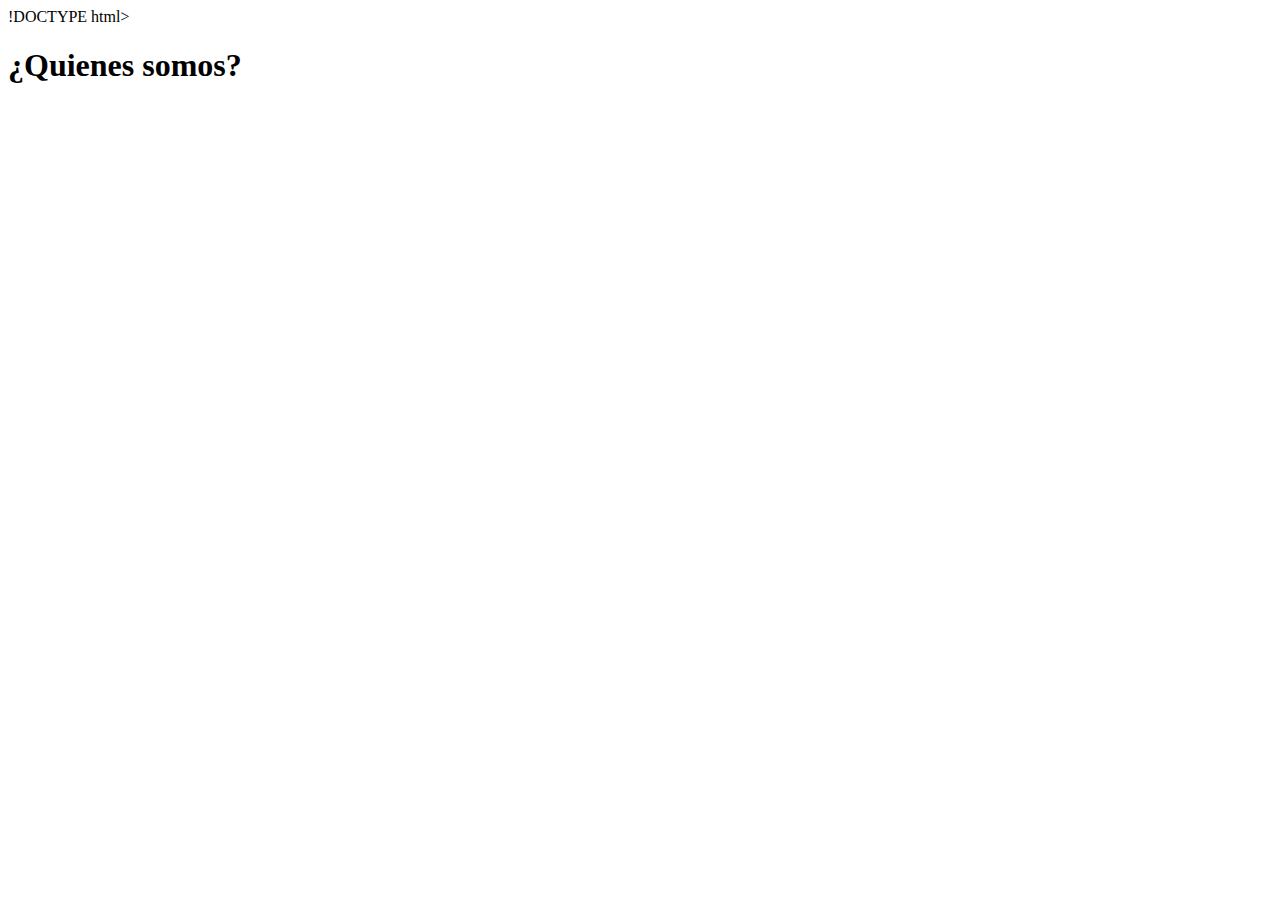
==== pagina web_tesis_fran/quienes_somos.html @ c72d6363 "Add files via upload" ====
!DOCTYPE html>
<html lang="en">
<head>
  <meta charset="UTF-8">
  <title>Pagina principal</title>
  <meta content="Valentina Rivarola Garzon" name="author">
  <meta content="Pagina web para la tesis del Francisco" name="description">
  <link rel="stylesheet" href="miEstilo.css" type="text/css">

</head>

<body>

<h1>¿Quienes somos?</h1>

</body>
</html>
---- pagina web_tesis_fran/miEstilo.css ----
/*body {
    background-color: darkred;
    margin: 0;
    font-family: Arial, sans-serif;
}
*/

header {
    background-image: url('imagenes_videos/principal.jpg'); /* Reemplaza 'tu_imagen.jpg' con el nombre de tu imagen */
    background-size: cover; /* Asegura que la imagen cubra todo el área del header */
    background-position: center; /* Centra la imagen en el header */
    background-repeat: no-repeat; /* Evita que la imagen se repita */
    height: 700px; /* Ajusta la altura del header según lo que necesites */
    padding: 0;
    margin: 0;
}

/* Solo aplica la imagen de fondo de los peces a la sección específica */
section.peces-section {
    background-image: url('imagenes_videos/mano_peces.jpg');
    background-size: cover; /* Asegura que la imagen cubra todo el área de la sección */
    background-position: center; /* Centra la imagen en la sección */
    background-repeat: no-repeat; /* Evita que la imagen se repita */
    color: #553; /* Ajusta el color del texto para que sea legible sobre la imagen */
    padding: 300px; /* Ajusta el padding para dar espacio al contenido */
    text-align: center;
}

/* Sección con fondo cremita */
.cremita-section {
    background-color: #f5f5dc; /* Color de fondo cremita */
    padding: 50px; /* Espacio alrededor del contenido de la sección */
    text-align: left; /* Alinea el contenido a la izquierda de manera predeterminada */
}

/* Imágenes dentro de la sección cremita */
.cremita-section img {
    max-width: 45%; /* Las imágenes ocuparán el ancho máximo posible */
    height: auto; /* Mantiene la proporción original de las imágenes */
    margin: 20px 0; /* Espacio entre las imágenes */
}

/* Primera imagen (alineada a la izquierda) */
.cremita-section img:first-of-type {
    align-self: flex-start; /* Alinea la primera imagen a la izquierda */
}

/* Segunda imagen (alineada a la derecha) */
.cremita-section img:last-of-type {
    align-self: flex-end; /* Alinea la segunda imagen a la derecha */
    display: block;
    margin-left: auto; /* Mueve la imagen a la derecha */
}
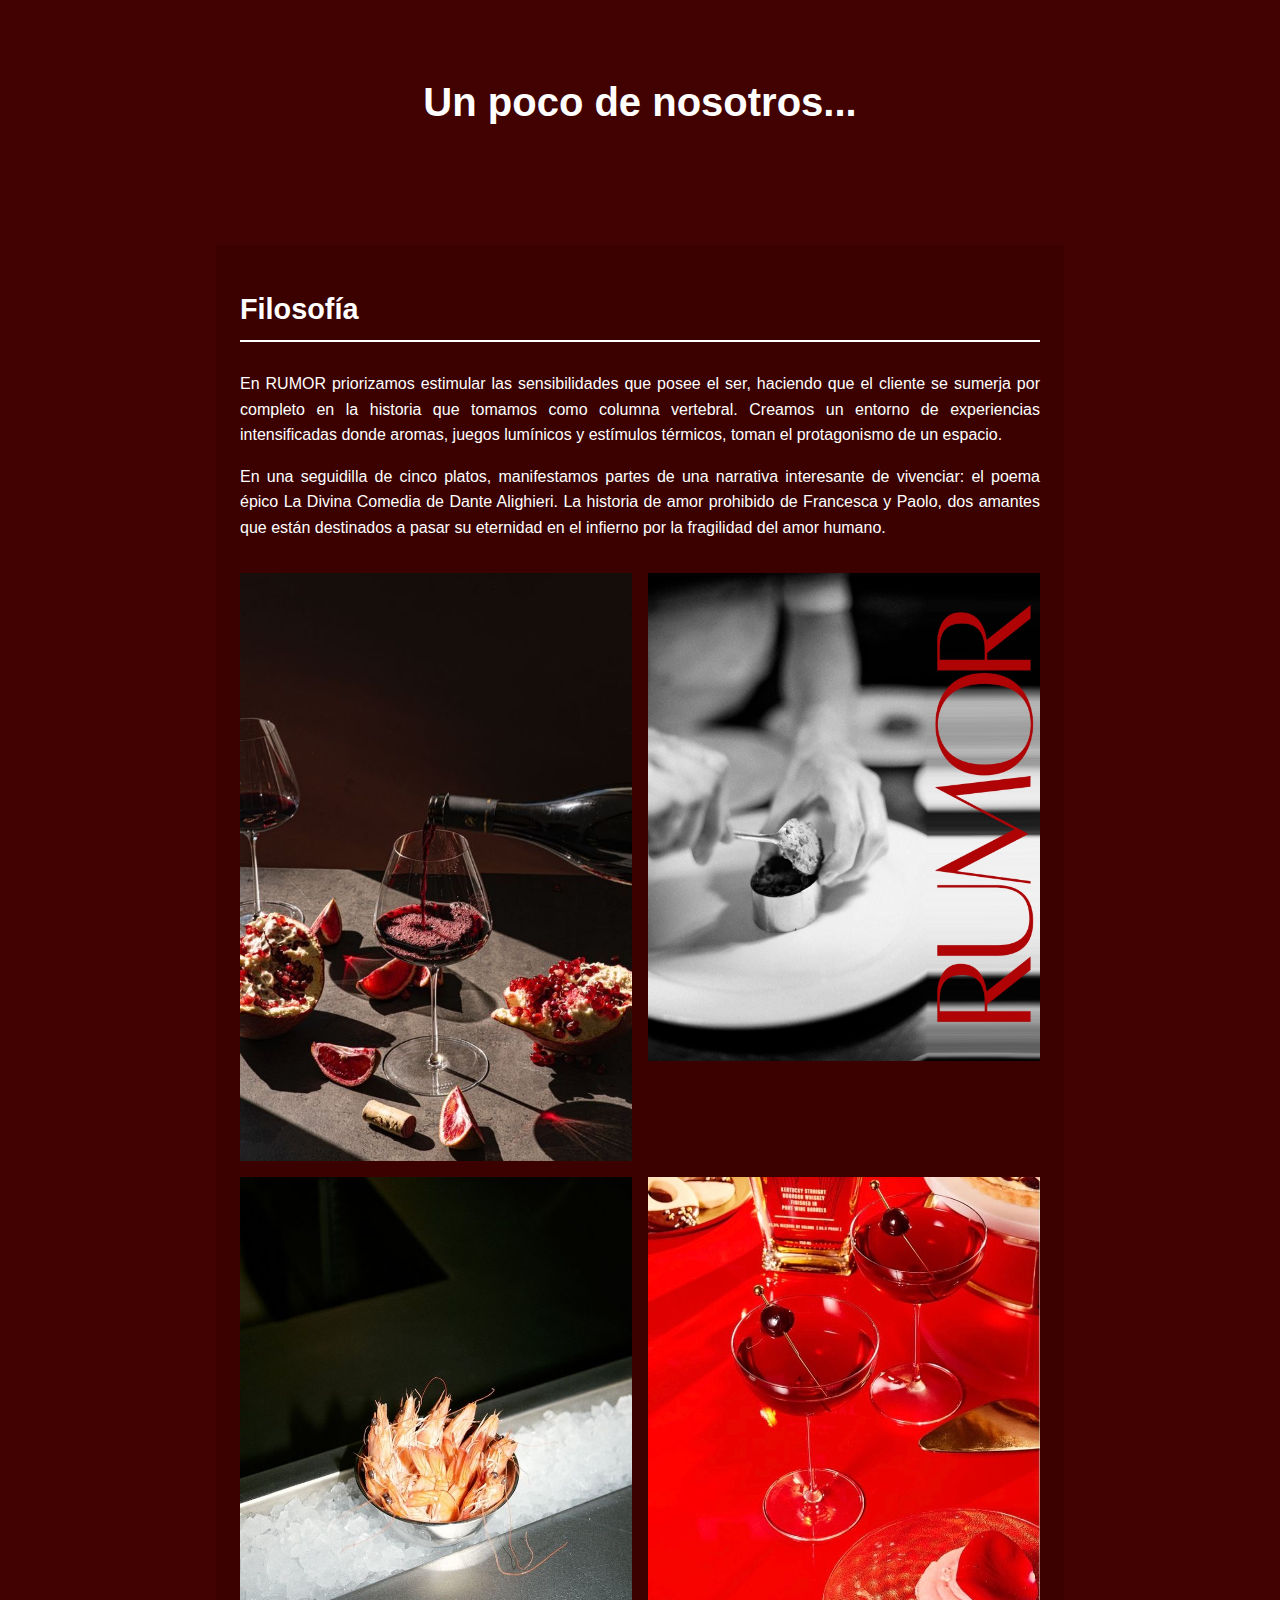
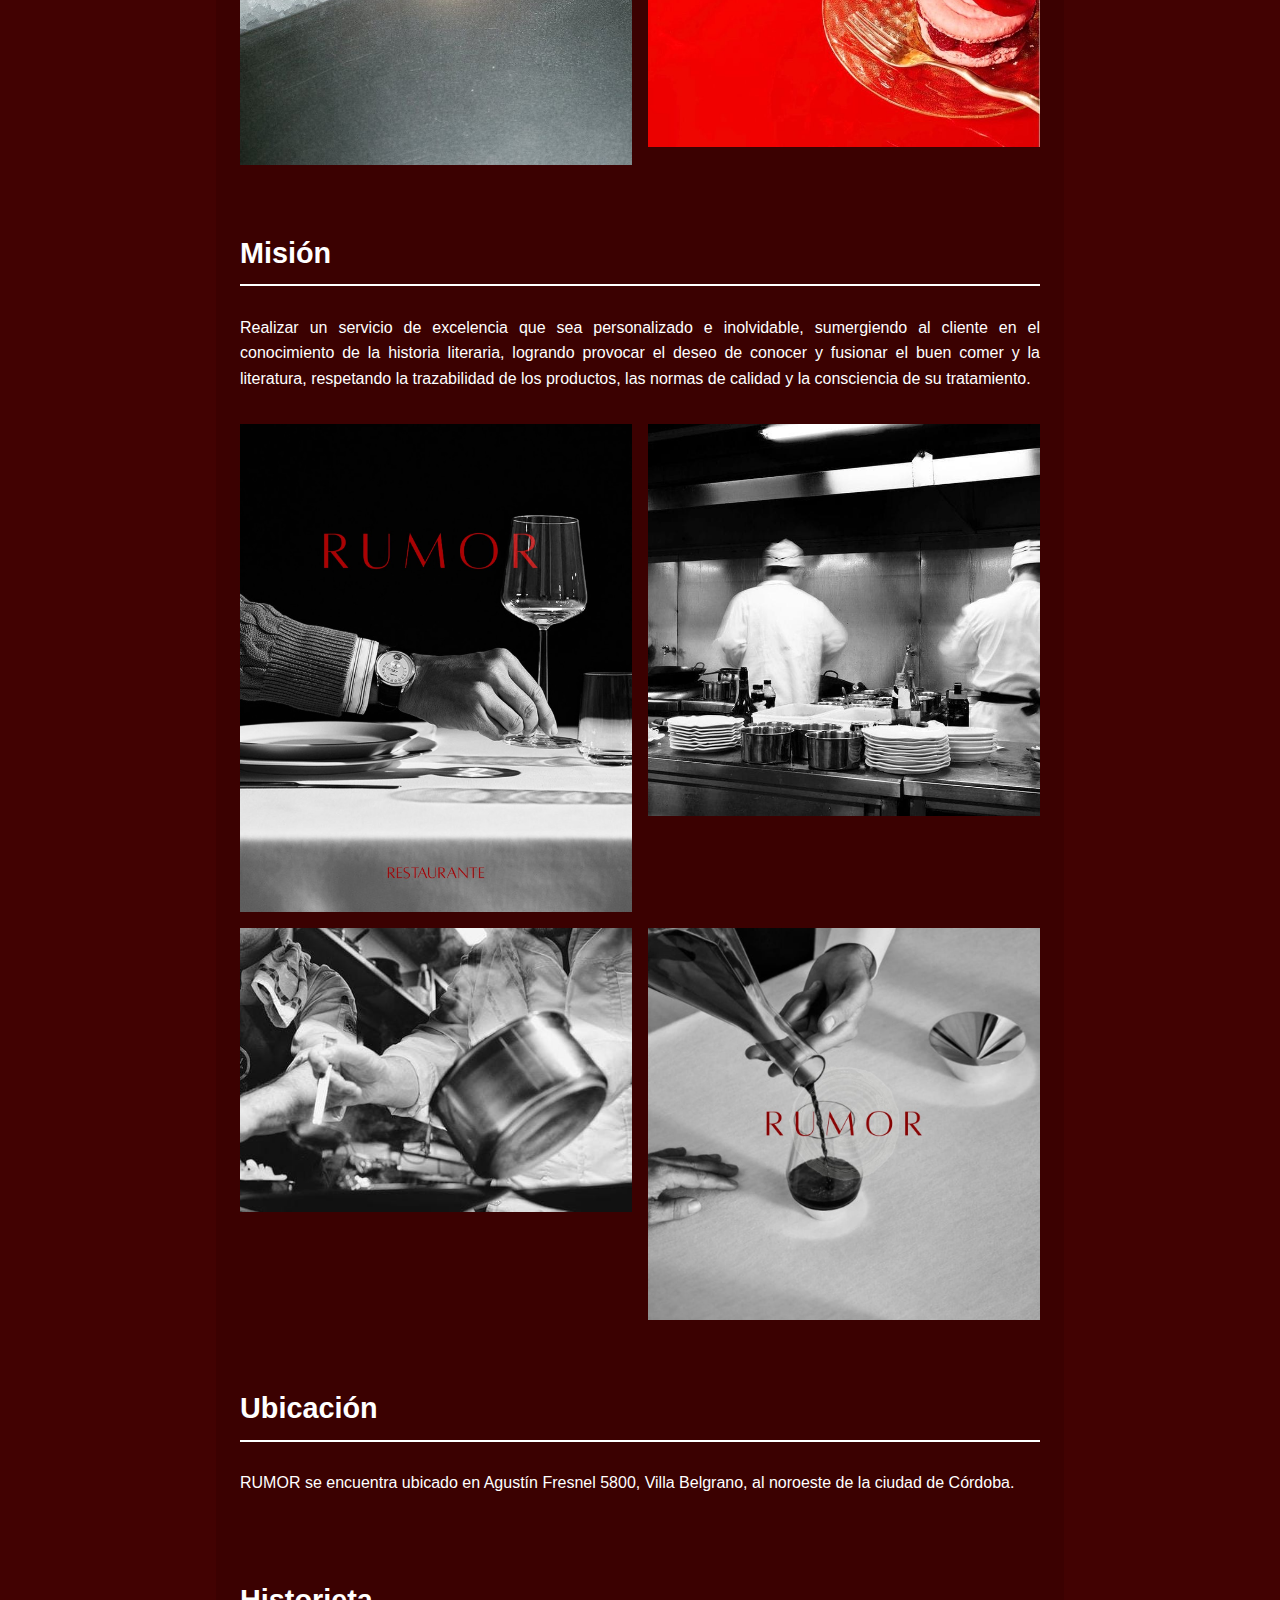
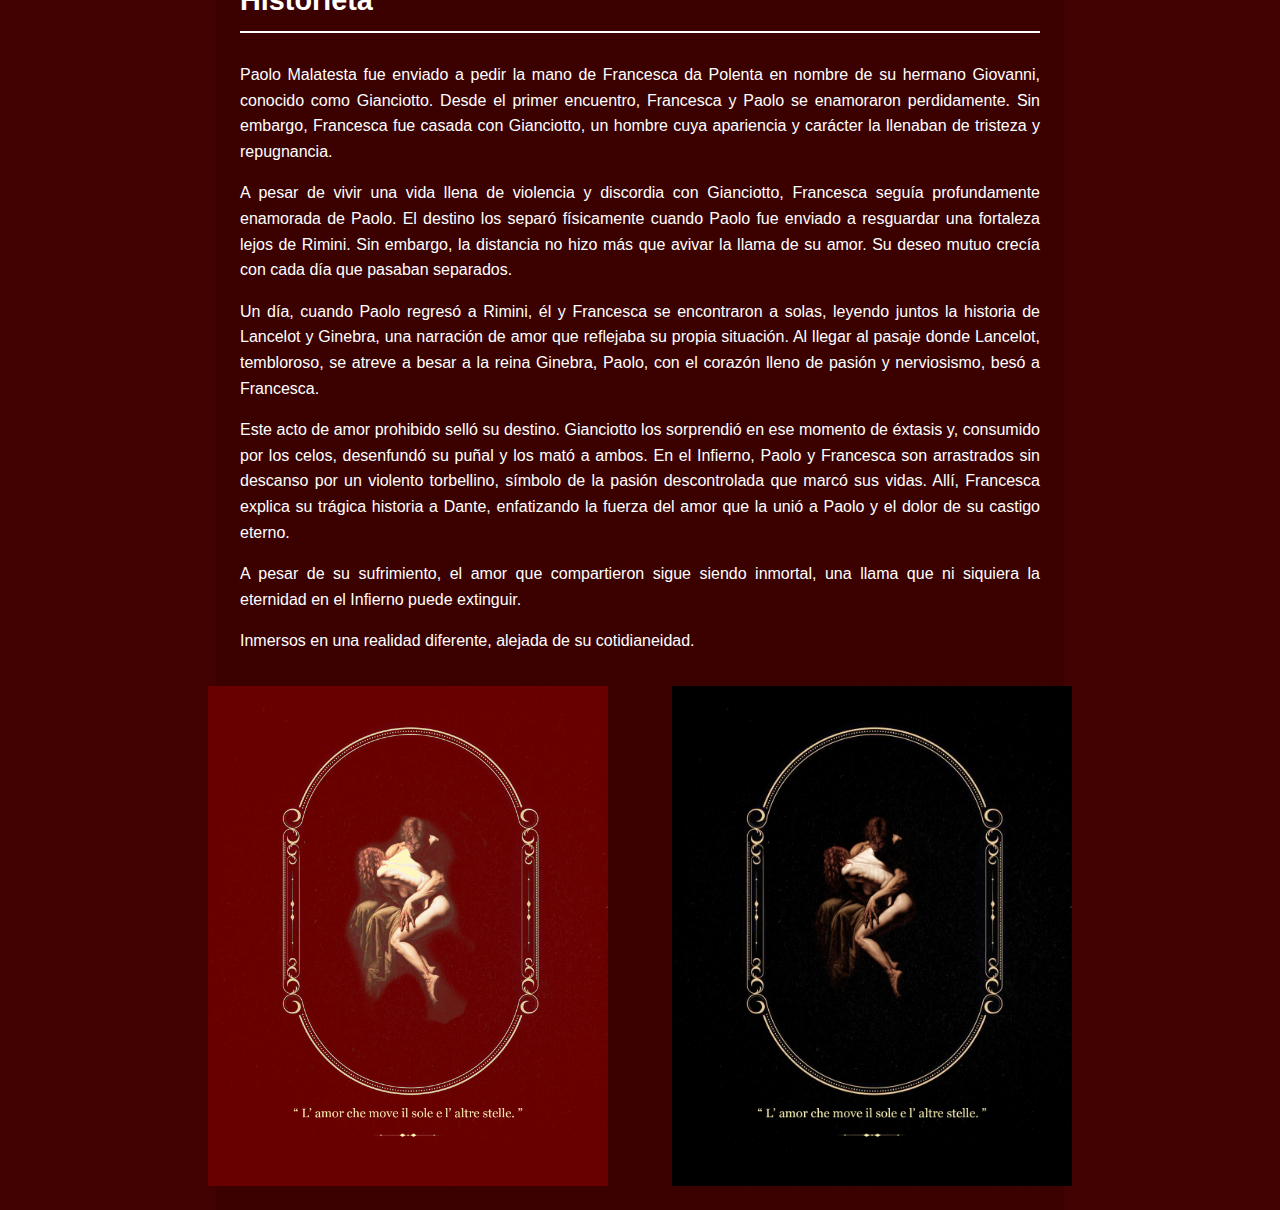
==== commit ff01bbdd: "Add files via upload" ====
--- a/pagina web_tesis_fran/quienes_somos.html
+++ b/pagina web_tesis_fran/quienes_somos.html
@@ -1,4 +1,4 @@
-!DOCTYPE html>
+<!DOCTYPE html>
 <html lang="en">
 <head>
   <meta charset="UTF-8">
@@ -6,12 +6,61 @@
   <meta content="Valentina Rivarola Garzon" name="author">
   <meta content="Pagina web para la tesis del Francisco" name="description">
   <link rel="stylesheet" href="miEstilo.css" type="text/css">
+</head>
+<body>
+<!-- Título principal -->
+<h1 class="texto-blanco"> Un poco de nosotros...</h1>
 
-</head>
+<!-- Sección de Filosofía -->
+<section class="content-section">
+  <h2 class="texto-blanco">Filosofía</h2>
+  <p class="texto-blanco">En RUMOR priorizamos estimular las sensibilidades que posee el ser, haciendo que el cliente se sumerja por completo en la historia que tomamos como columna vertebral. Creamos un entorno de experiencias intensificadas donde aromas, juegos lumínicos y estímulos térmicos, toman el protagonismo de un espacio.</p>
+  <p class="texto-blanco">En una seguidilla de cinco platos, manifestamos partes de una narrativa interesante de vivenciar: el poema épico La Divina Comedia de Dante Alighieri. La historia de amor prohibido de Francesca y Paolo, dos amantes que están destinados a pasar su eternidad en el infierno por la fragilidad del amor humano.</p>
 
-<body>
+  <div class="imagenes-filosofia">
+    <img src="imagenes_videos/copa_granadas.JPG" alt="Descripción de la imagen 1" class="imagen-filosofia">
+    <img src="imagenes_videos/comida.jpg" alt="Descripción de la imagen 2" class="imagen-filosofia">
+    <img src="imagenes_videos/camarones2.JPG" alt="Descripción de la imagen 3" class="imagen-filosofia">
+    <img src="imagenes_videos/copa_roja.JPG" alt="Descripción de la imagen 4" class="imagen-filosofia">
+  </div>
 
-<h1>¿Quienes somos?</h1>
+</section>
 
+<!-- Sección de Misión -->
+<section class="content-section">
+  <h2 class="texto-blanco">Misión</h2>
+  <p class="texto-blanco">Realizar un servicio de excelencia que sea personalizado e inolvidable, sumergiendo al cliente en el conocimiento de la historia literaria, logrando provocar el deseo de conocer y fusionar el buen comer y la literatura, respetando la trazabilidad de los productos, las normas de calidad y la consciencia de su tratamiento.</p>
+  <!-- Contenedor de las imágenes -->
+  <div class="imagenes-mision">
+    <img src="imagenes_videos/mano_copa.jpg" alt="Descripción de la imagen 1" class="imagen-mision">
+    <img src="imagenes_videos/cocineros1.jpg" alt="Descripción de la imagen 2" class="imagen-mision">
+    <img src="imagenes_videos/cocineros2.jpg" alt="Descripción de la imagen 3" class="imagen-mision">
+    <img src="imagenes_videos/vinos.jpg" alt="Descripción de la imagen 4" class="imagen-mision">
+  </div>
+</section>
+
+<!-- Sección de Ubicación -->
+<section class="content-section">
+  <h2 class="texto-blanco">Ubicación</h2>
+  <p class="texto-blanco">RUMOR se encuentra ubicado en Agustín Fresnel 5800, Villa Belgrano, al noroeste de la ciudad de Córdoba.</p>
+</section>
+
+<!-- Sección de Historieta -->
+<section class="content-section">
+  <h2 class="texto-blanco">Historieta</h2>
+  <p class="texto-blanco">Paolo Malatesta fue enviado a pedir la mano de Francesca da Polenta en nombre de su hermano Giovanni, conocido como Gianciotto. Desde el primer encuentro, Francesca y Paolo se enamoraron perdidamente. Sin embargo, Francesca fue casada con Gianciotto, un hombre cuya apariencia y carácter la llenaban de tristeza y repugnancia.</p>
+  <p class="texto-blanco">A pesar de vivir una vida llena de violencia y discordia con Gianciotto, Francesca seguía profundamente enamorada de Paolo. El destino los separó físicamente cuando Paolo fue enviado a resguardar una fortaleza lejos de Rimini. Sin embargo, la distancia no hizo más que avivar la llama de su amor. Su deseo mutuo crecía con cada día que pasaban separados.</p>
+  <p class="texto-blanco">Un día, cuando Paolo regresó a Rimini, él y Francesca se encontraron a solas, leyendo juntos la historia de Lancelot y Ginebra, una narración de amor que reflejaba su propia situación. Al llegar al pasaje donde Lancelot, tembloroso, se atreve a besar a la reina Ginebra, Paolo, con el corazón lleno de pasión y nerviosismo, besó a Francesca.</p>
+  <p class="texto-blanco">Este acto de amor prohibido selló su destino. Gianciotto los sorprendió en ese momento de éxtasis y, consumido por los celos, desenfundó su puñal y los mató a ambos. En el Infierno, Paolo y Francesca son arrastrados sin descanso por un violento torbellino, símbolo de la pasión descontrolada que marcó sus vidas. Allí, Francesca explica su trágica historia a Dante, enfatizando la fuerza del amor que la unió a Paolo y el dolor de su castigo eterno.</p>
+  <p class="texto-blanco">A pesar de su sufrimiento, el amor que compartieron sigue siendo inmortal, una llama que ni siquiera la eternidad en el Infierno puede extinguir.</p>
+  <p class="texto-blanco">Inmersos en una realidad diferente, alejada de su cotidianeidad.</p>
+
+  <!-- Imágenes añadidas aquí -->
+  <div class="imagenes-historieta">
+    <img src="imagenes_videos/dante2.jpg" alt="Descripción de la imagen 1" class="imagen-historieta">
+    <img src="imagenes_videos/dante1.jpg" alt="Descripción de la imagen 2" class="imagen-historieta">
+  </div>
+
+</section>
 </body>
-</html>+</html>
--- a/pagina web_tesis_fran/miEstilo.css
+++ b/pagina web_tesis_fran/miEstilo.css
@@ -1,9 +1,38 @@
-/*body {
-    background-color: darkred;
+body {
+    background-color: #420202;
     margin: 0;
     font-family: Arial, sans-serif;
 }
-*/
+/* Estilo para el contenedor del header */
+header {
+    position: relative;
+    padding: 10px 20px; /* Espacio alrededor del contenido del header */
+    background-color: #333; /* Color de fondo del header */
+}
+
+/* Estilo para el contenedor del botón */
+nav {
+    position: absolute; /* Permite mover el nav dentro del header */
+    left: 20px; /* Mueve el contenedor del botón hacia la izquierda */
+    top: 20px; /* Mueve el contenedor del botón hacia abajo desde la parte superior del header */
+}
+/* Estilo para el botón */
+nav .button {
+    display: inline-block;
+    padding: 10px 20px; /* Espacio interno del botón */
+    color: black; /* Color del texto del botón */
+    background-color: white; /* Color de fondo del botón */
+    text-decoration: none; /* Quita el subrayado del enlace */
+    border-radius: 5px; /* Bordes redondeados del botón */
+    font-size: 16px; /* Tamaño de la fuente del botón */
+    font-weight: bold; /* Negrita para el texto del botón */
+    transition: background-color 0.3s; /* Transición suave para el color de fondo */
+}
+
+nav .button:hover {
+    background-color: #0056b3; /* Color de fondo del botón al pasar el cursor */
+}
+
 
 header {
     background-image: url('imagenes_videos/principal.jpg'); /* Reemplaza 'tu_imagen.jpg' con el nombre de tu imagen */
@@ -28,7 +57,7 @@
 
 /* Sección con fondo cremita */
 .cremita-section {
-    background-color: #f5f5dc; /* Color de fondo cremita */
+    background-color: darkred; /* Color de fondo cremita */
     padding: 50px; /* Espacio alrededor del contenido de la sección */
     text-align: left; /* Alinea el contenido a la izquierda de manera predeterminada */
 }
@@ -50,4 +79,81 @@
     align-self: flex-end; /* Alinea la segunda imagen a la derecha */
     display: block;
     margin-left: auto; /* Mueve la imagen a la derecha */
+}
+h1 {
+    text-align: center;
+    margin-top: 2em;
+    margin-bottom: 3em; /* Espacio debajo del título */
+    font-size: 2.5em;
+}
+
+/* Clase para texto blanco */
+.texto-blanco {
+    color: #ffffff; /* Color blanco */
+}
+
+/* Estilo para las secciones de contenido */
+.content-section {
+    margin: 0 auto;
+    padding: 1.5em; /* Reduce el padding para acercar el texto a los bordes */
+    max-width: 800px; /* Ajusta el ancho máximo del contenido */
+    background-color: rgba(0, 0, 0, 0.1); /* Fondo muy suave para mejor lectura (opcional) */
+}
+
+/* Estilo para los subtítulos */
+.content-section h2 {
+    font-size: 1.8em; /* Tamaño de fuente más pequeño para subtítulos */
+    border-bottom: 2px solid white; /* Línea debajo del subtítulo */
+    padding-bottom: 0.5em;
+    margin-bottom: 1em; /* Espacio debajo del subtítulo */
+}
+
+/* Estilo para los párrafos */
+.content-section p {
+    margin-bottom: 1em; /* Espacio reducido entre párrafos */
+    text-align: justify; /* Justifica el texto */
+    line-height: 1.6; /* Ajusta el interlineado para mejor lectura */
+    font-size: 1em; /* Tamaño de fuente para los párrafos */
+    color: white; /* Color del texto */
+}
+
+/* Estilo para el contenedor de imágenes en la sección de Filosofía */
+.imagenes-filosofia {
+    display: grid; /* Usa Grid para organizar las imágenes en una cuadrícula */
+    grid-template-columns: repeat(2, 1fr); /* Dos columnas de igual tamaño */
+    gap: 1em; /* Espacio entre las imágenes */
+    margin-top: 2em; /* Espacio encima del contenedor de imágenes */
+}
+
+/* Estilo para cada imagen dentro del contenedor */
+.imagen-filosofia {
+    width: 100%; /* Las imágenes ocupan el 100% del ancho de su celda */
+    height: auto; /* Mantiene la proporción original de las imágenes */
+}
+/* Estilo para el contenedor de imágenes en la sección de Misión */
+.imagenes-mision {
+    display: grid; /* Usa Grid para organizar las imágenes en una cuadrícula */
+    grid-template-columns: repeat(2, 1fr); /* Dos columnas de igual tamaño */
+    gap: 1em; /* Espacio entre las imágenes */
+    margin-top: 2em; /* Espacio encima del contenedor de imágenes */
+}
+
+/* Estilo para cada imagen dentro del contenedor */
+.imagen-mision {
+    width: 100%; /* Las imágenes ocupan el 100% del ancho de su celda */
+    height: auto; /* Mantiene la proporción original de las imágenes */
+}
+
+/* Estilo para las imágenes en la sección de Historieta */
+.imagenes-historieta {
+    display: flex; /* Usa Flexbox para alinear las imágenes horizontalmente */
+    gap: 4em; /* Espacio entre las imágenes */
+    justify-content: center; /* Centra las imágenes horizontalmente */
+    margin-top: 2em; /* Espacio encima del contenedor de imágenes */
+}
+
+/* Estilo para cada imagen dentro del contenedor */
+.imagen-historieta {
+    max-width: 50%; /* Ajusta el tamaño máximo de las imágenes */
+    height: auto; /* Mantiene la proporción original de las imágenes */
 }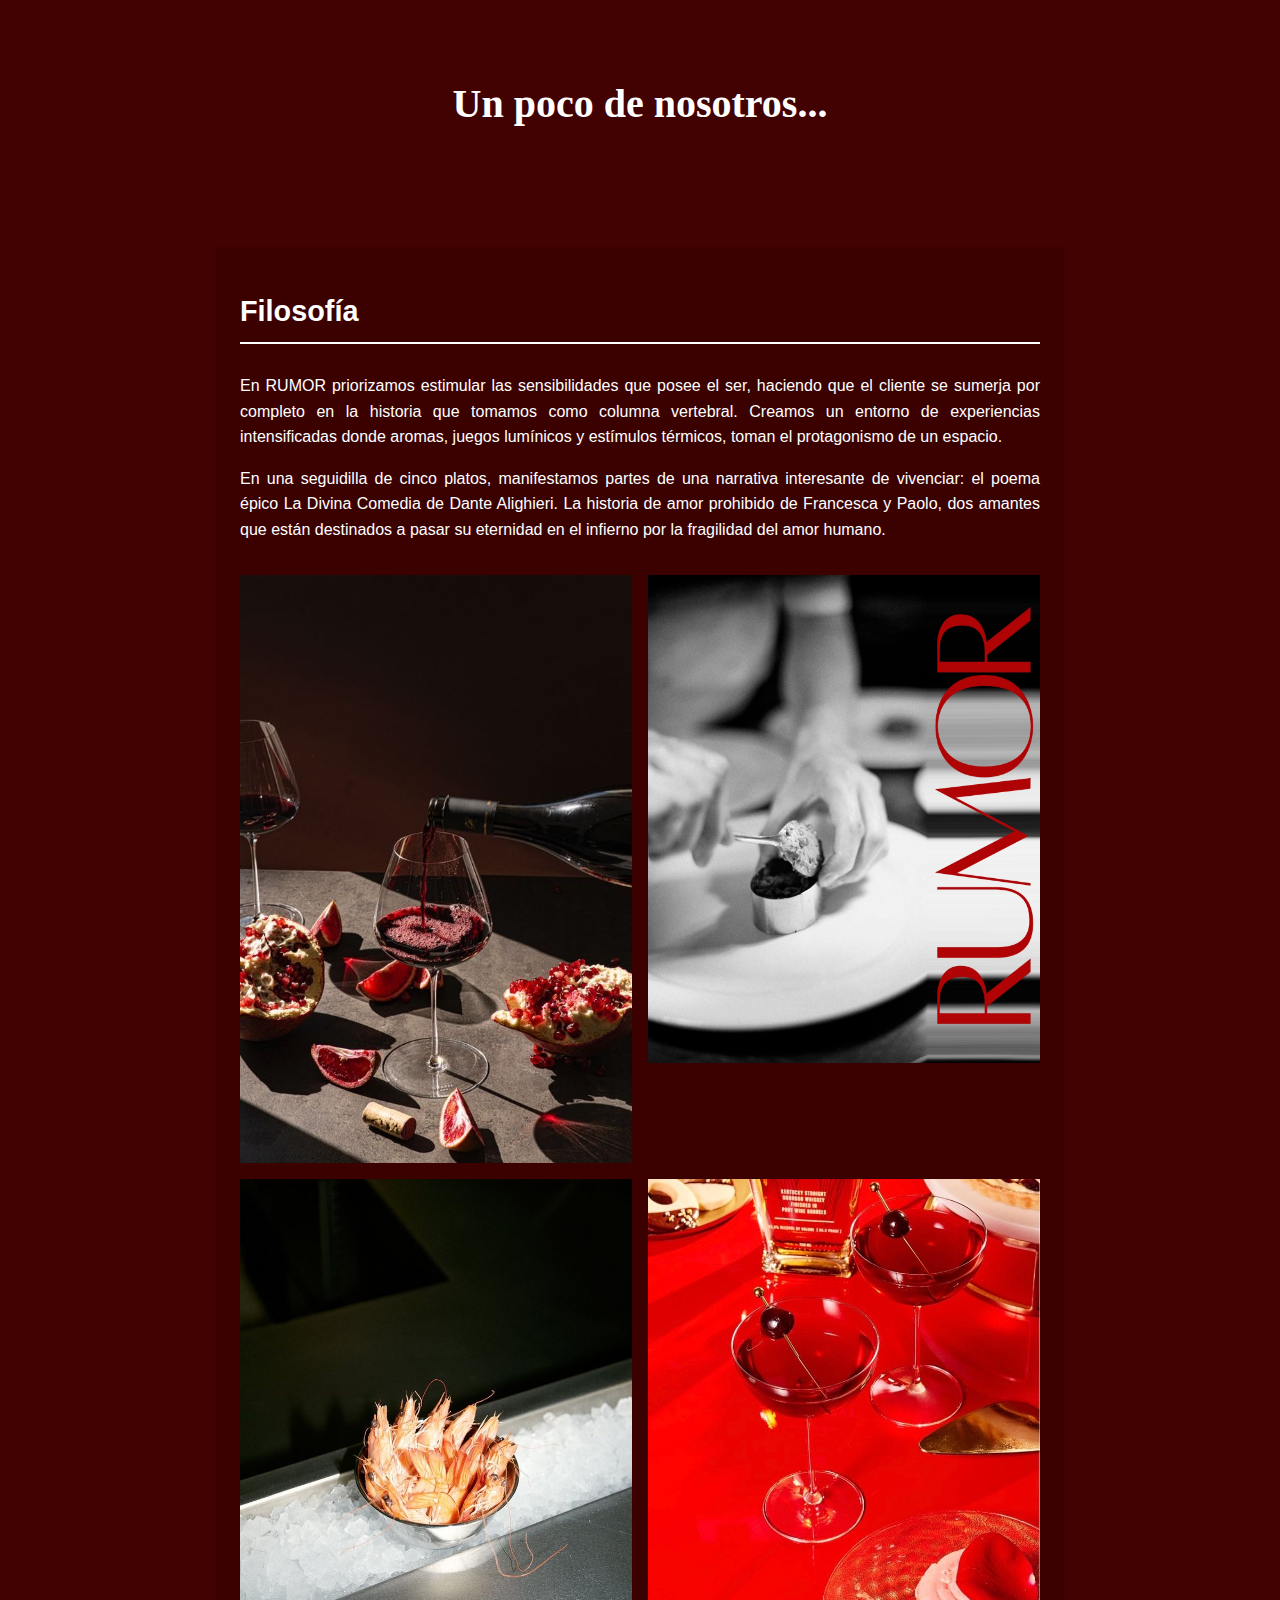
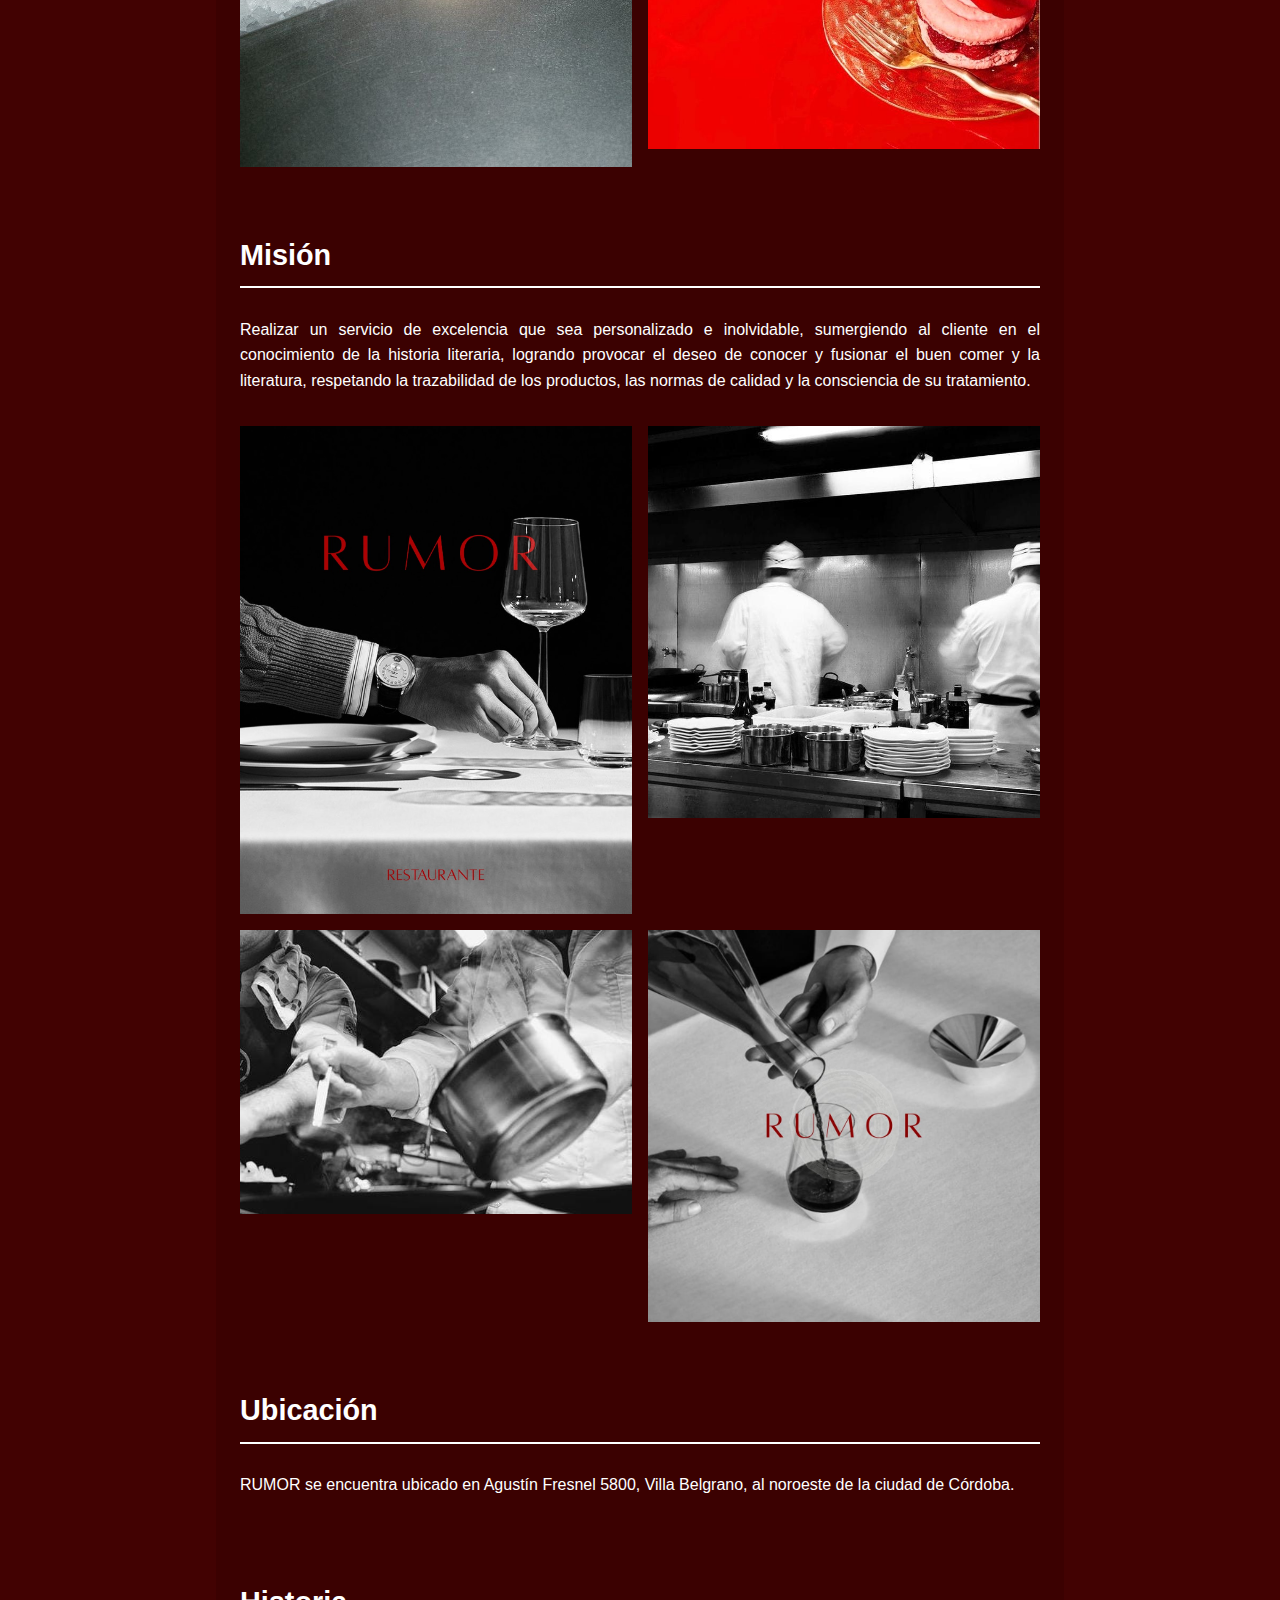
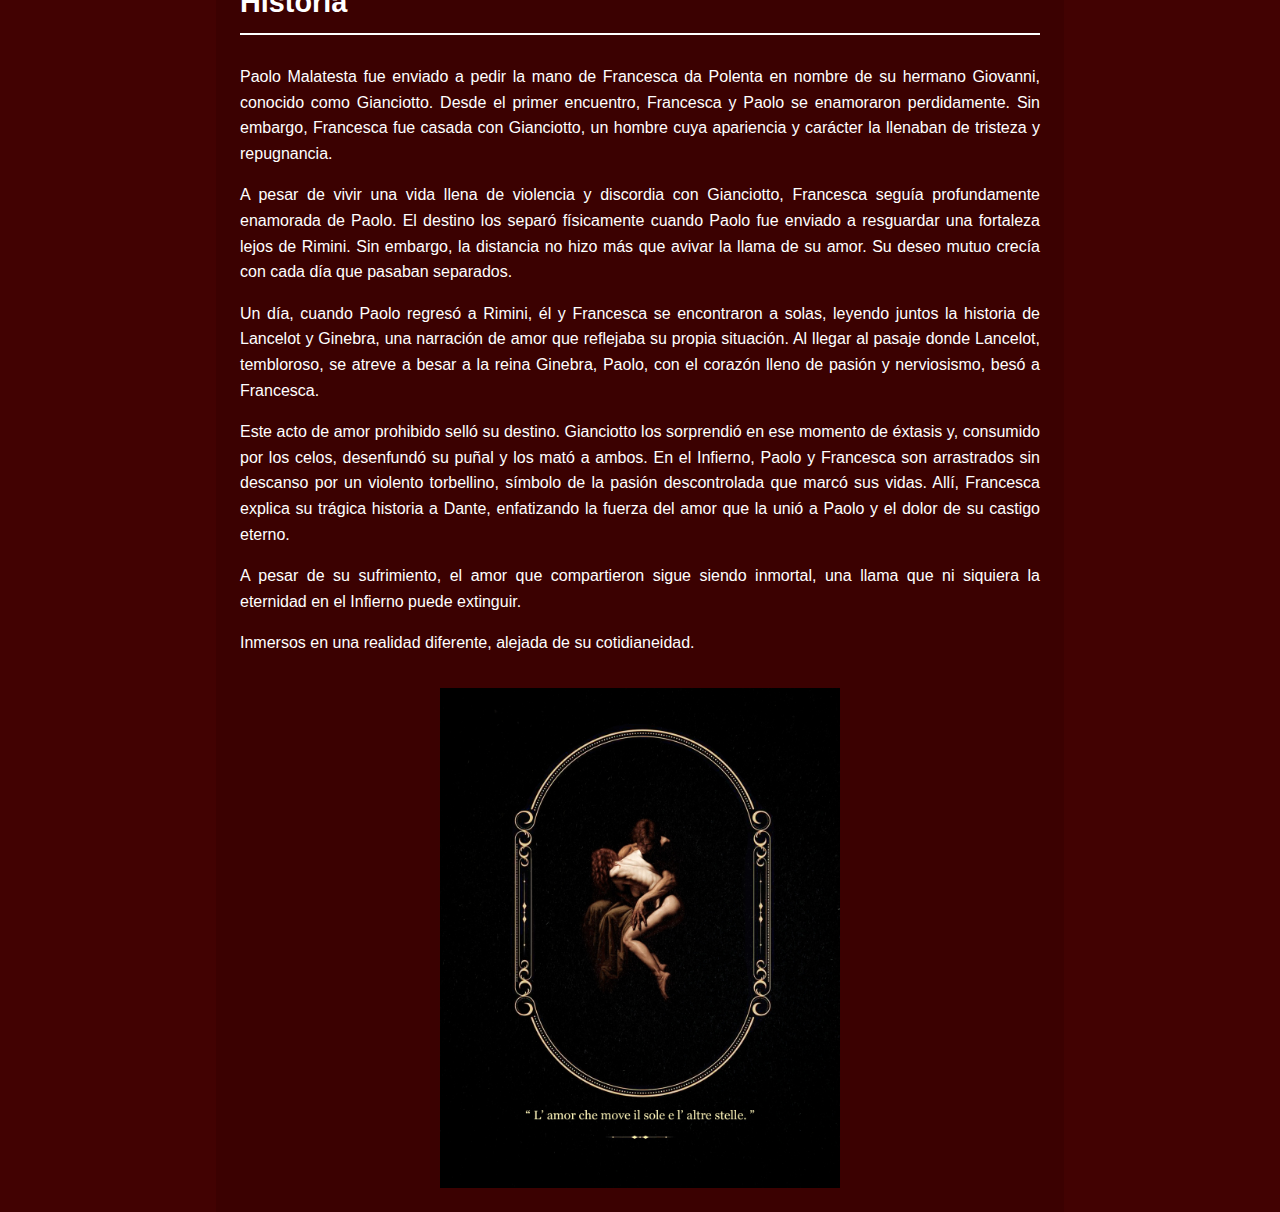
==== commit 2622c092: "Add files via upload" ====
--- a/pagina web_tesis_fran/quienes_somos.html
+++ b/pagina web_tesis_fran/quienes_somos.html
@@ -47,7 +47,7 @@
 
 <!-- Sección de Historieta -->
 <section class="content-section">
-  <h2 class="texto-blanco">Historieta</h2>
+  <h2 class="texto-blanco">Historia</h2>
   <p class="texto-blanco">Paolo Malatesta fue enviado a pedir la mano de Francesca da Polenta en nombre de su hermano Giovanni, conocido como Gianciotto. Desde el primer encuentro, Francesca y Paolo se enamoraron perdidamente. Sin embargo, Francesca fue casada con Gianciotto, un hombre cuya apariencia y carácter la llenaban de tristeza y repugnancia.</p>
   <p class="texto-blanco">A pesar de vivir una vida llena de violencia y discordia con Gianciotto, Francesca seguía profundamente enamorada de Paolo. El destino los separó físicamente cuando Paolo fue enviado a resguardar una fortaleza lejos de Rimini. Sin embargo, la distancia no hizo más que avivar la llama de su amor. Su deseo mutuo crecía con cada día que pasaban separados.</p>
   <p class="texto-blanco">Un día, cuando Paolo regresó a Rimini, él y Francesca se encontraron a solas, leyendo juntos la historia de Lancelot y Ginebra, una narración de amor que reflejaba su propia situación. Al llegar al pasaje donde Lancelot, tembloroso, se atreve a besar a la reina Ginebra, Paolo, con el corazón lleno de pasión y nerviosismo, besó a Francesca.</p>
@@ -57,7 +57,6 @@
 
   <!-- Imágenes añadidas aquí -->
   <div class="imagenes-historieta">
-    <img src="imagenes_videos/dante2.jpg" alt="Descripción de la imagen 1" class="imagen-historieta">
     <img src="imagenes_videos/dante1.jpg" alt="Descripción de la imagen 2" class="imagen-historieta">
   </div>
 
--- a/pagina web_tesis_fran/miEstilo.css
+++ b/pagina web_tesis_fran/miEstilo.css
@@ -1,159 +1,161 @@
 body {
     background-color: #420202;
     margin: 0;
-    font-family: Arial, sans-serif;
+    font-family: Lora, serif;
 }
+
 /* Estilo para el contenedor del header */
 header {
     position: relative;
-    padding: 10px 20px; /* Espacio alrededor del contenido del header */
-    background-color: #333; /* Color de fondo del header */
+    padding: 10px 20px;
+    background-color: #333;
 }
 
 /* Estilo para el contenedor del botón */
 nav {
-    position: absolute; /* Permite mover el nav dentro del header */
-    left: 20px; /* Mueve el contenedor del botón hacia la izquierda */
-    top: 20px; /* Mueve el contenedor del botón hacia abajo desde la parte superior del header */
+    position: absolute;
+    left: 20px;
+    top: 50px; /* Ajusta esta línea para mover el botón hacia abajo */
 }
+
 /* Estilo para el botón */
 nav .button {
     display: inline-block;
-    padding: 10px 20px; /* Espacio interno del botón */
-    color: black; /* Color del texto del botón */
-    background-color: white; /* Color de fondo del botón */
-    text-decoration: none; /* Quita el subrayado del enlace */
-    border-radius: 5px; /* Bordes redondeados del botón */
-    font-size: 16px; /* Tamaño de la fuente del botón */
-    font-weight: bold; /* Negrita para el texto del botón */
-    transition: background-color 0.3s; /* Transición suave para el color de fondo */
+    padding: 10px 20px;
+    color: black;
+    background-color: white;
+    text-decoration: none;
+    border-radius: 5px;
+    font-size: 16px;
+    font-weight: bold;
+    transition: background-color 0.3s;
 }
 
 nav .button:hover {
-    background-color: #0056b3; /* Color de fondo del botón al pasar el cursor */
+    background-color: #0056b3;
 }
 
-
 header {
-    background-image: url('imagenes_videos/principal.jpg'); /* Reemplaza 'tu_imagen.jpg' con el nombre de tu imagen */
-    background-size: cover; /* Asegura que la imagen cubra todo el área del header */
-    background-position: center; /* Centra la imagen en el header */
-    background-repeat: no-repeat; /* Evita que la imagen se repita */
-    height: 700px; /* Ajusta la altura del header según lo que necesites */
+    background-image: url('imagenes_videos/principal.jpg');
+    background-size: cover;
+    background-position: center;
+    background-repeat: no-repeat;
+    height: 700px;
     padding: 0;
     margin: 0;
 }
 
-/* Solo aplica la imagen de fondo de los peces a la sección específica */
 section.peces-section {
     background-image: url('imagenes_videos/mano_peces.jpg');
-    background-size: cover; /* Asegura que la imagen cubra todo el área de la sección */
-    background-position: center; /* Centra la imagen en la sección */
-    background-repeat: no-repeat; /* Evita que la imagen se repita */
-    color: #553; /* Ajusta el color del texto para que sea legible sobre la imagen */
-    padding: 300px; /* Ajusta el padding para dar espacio al contenido */
+    background-size: cover;
+    background-position: center;
+    background-repeat: no-repeat;
+    color: #553;
+    padding: 300px;
     text-align: center;
 }
 
-/* Sección con fondo cremita */
 .cremita-section {
-    background-color: darkred; /* Color de fondo cremita */
-    padding: 50px; /* Espacio alrededor del contenido de la sección */
-    text-align: left; /* Alinea el contenido a la izquierda de manera predeterminada */
+    background-color: darkred;
+    padding: 50px;
+    text-align: left;
 }
 
-/* Imágenes dentro de la sección cremita */
 .cremita-section img {
-    max-width: 45%; /* Las imágenes ocuparán el ancho máximo posible */
-    height: auto; /* Mantiene la proporción original de las imágenes */
-    margin: 20px 0; /* Espacio entre las imágenes */
+    max-width: 45%;
+    height: auto;
+    margin: 20px 0;
 }
 
-/* Primera imagen (alineada a la izquierda) */
 .cremita-section img:first-of-type {
-    align-self: flex-start; /* Alinea la primera imagen a la izquierda */
+    align-self: flex-start;
 }
 
-/* Segunda imagen (alineada a la derecha) */
 .cremita-section img:last-of-type {
-    align-self: flex-end; /* Alinea la segunda imagen a la derecha */
+    align-self: flex-end;
     display: block;
-    margin-left: auto; /* Mueve la imagen a la derecha */
+    margin-left: auto;
 }
+
 h1 {
     text-align: center;
     margin-top: 2em;
-    margin-bottom: 3em; /* Espacio debajo del título */
+    margin-bottom: 3em;
     font-size: 2.5em;
+    font-family: 'Playfair Display', serif; /* Fuente para títulos */
 }
 
 /* Clase para texto blanco */
 .texto-blanco {
-    color: #ffffff; /* Color blanco */
+    color: #ffffff;
 }
 
 /* Estilo para las secciones de contenido */
 .content-section {
     margin: 0 auto;
-    padding: 1.5em; /* Reduce el padding para acercar el texto a los bordes */
-    max-width: 800px; /* Ajusta el ancho máximo del contenido */
-    background-color: rgba(0, 0, 0, 0.1); /* Fondo muy suave para mejor lectura (opcional) */
+    padding: 1.5em;
+    max-width: 800px;
+    background-color: rgba(0, 0, 0, 0.1);
 }
 
 /* Estilo para los subtítulos */
 .content-section h2 {
-    font-size: 1.8em; /* Tamaño de fuente más pequeño para subtítulos */
-    border-bottom: 2px solid white; /* Línea debajo del subtítulo */
+    font-size: 1.8em;
+    border-bottom: 2px solid white;
     padding-bottom: 0.5em;
-    margin-bottom: 1em; /* Espacio debajo del subtítulo */
+    margin-bottom: 1em;
+    text-align: left; /* Subtítulos alineados a la izquierda */
+    font-family: 'Open Sans', sans-serif; /* Fuente para subtítulos y textos */
 }
 
 /* Estilo para los párrafos */
 .content-section p {
-    margin-bottom: 1em; /* Espacio reducido entre párrafos */
-    text-align: justify; /* Justifica el texto */
-    line-height: 1.6; /* Ajusta el interlineado para mejor lectura */
-    font-size: 1em; /* Tamaño de fuente para los párrafos */
-    color: white; /* Color del texto */
+    margin-bottom: 1em;
+    text-align: justify;
+    line-height: 1.6;
+    font-size: 1em;
+    color: white;
+    font-family: 'Open Sans', sans-serif;
 }
 
 /* Estilo para el contenedor de imágenes en la sección de Filosofía */
 .imagenes-filosofia {
-    display: grid; /* Usa Grid para organizar las imágenes en una cuadrícula */
-    grid-template-columns: repeat(2, 1fr); /* Dos columnas de igual tamaño */
-    gap: 1em; /* Espacio entre las imágenes */
-    margin-top: 2em; /* Espacio encima del contenedor de imágenes */
+    display: grid;
+    grid-template-columns: repeat(2, 1fr);
+    gap: 1em;
+    margin-top: 2em;
 }
 
 /* Estilo para cada imagen dentro del contenedor */
 .imagen-filosofia {
-    width: 100%; /* Las imágenes ocupan el 100% del ancho de su celda */
-    height: auto; /* Mantiene la proporción original de las imágenes */
+    width: 100%;
+    height: auto;
 }
+
 /* Estilo para el contenedor de imágenes en la sección de Misión */
 .imagenes-mision {
-    display: grid; /* Usa Grid para organizar las imágenes en una cuadrícula */
-    grid-template-columns: repeat(2, 1fr); /* Dos columnas de igual tamaño */
-    gap: 1em; /* Espacio entre las imágenes */
-    margin-top: 2em; /* Espacio encima del contenedor de imágenes */
+    display: grid;
+    grid-template-columns: repeat(2, 1fr);
+    gap: 1em;
+    margin-top: 2em;
 }
 
 /* Estilo para cada imagen dentro del contenedor */
 .imagen-mision {
-    width: 100%; /* Las imágenes ocupan el 100% del ancho de su celda */
-    height: auto; /* Mantiene la proporción original de las imágenes */
+    width: 100%;
+    height: auto;
 }
 
 /* Estilo para las imágenes en la sección de Historieta */
 .imagenes-historieta {
-    display: flex; /* Usa Flexbox para alinear las imágenes horizontalmente */
-    gap: 4em; /* Espacio entre las imágenes */
-    justify-content: center; /* Centra las imágenes horizontalmente */
-    margin-top: 2em; /* Espacio encima del contenedor de imágenes */
+    display: flex;
+    gap: 4em;
+    justify-content: center;
+    margin-top: 2em;
 }
 
 /* Estilo para cada imagen dentro del contenedor */
 .imagen-historieta {
-    max-width: 50%; /* Ajusta el tamaño máximo de las imágenes */
-    height: auto; /* Mantiene la proporción original de las imágenes */
-}+    max-width: 50%;
+    height: auto;
+}
